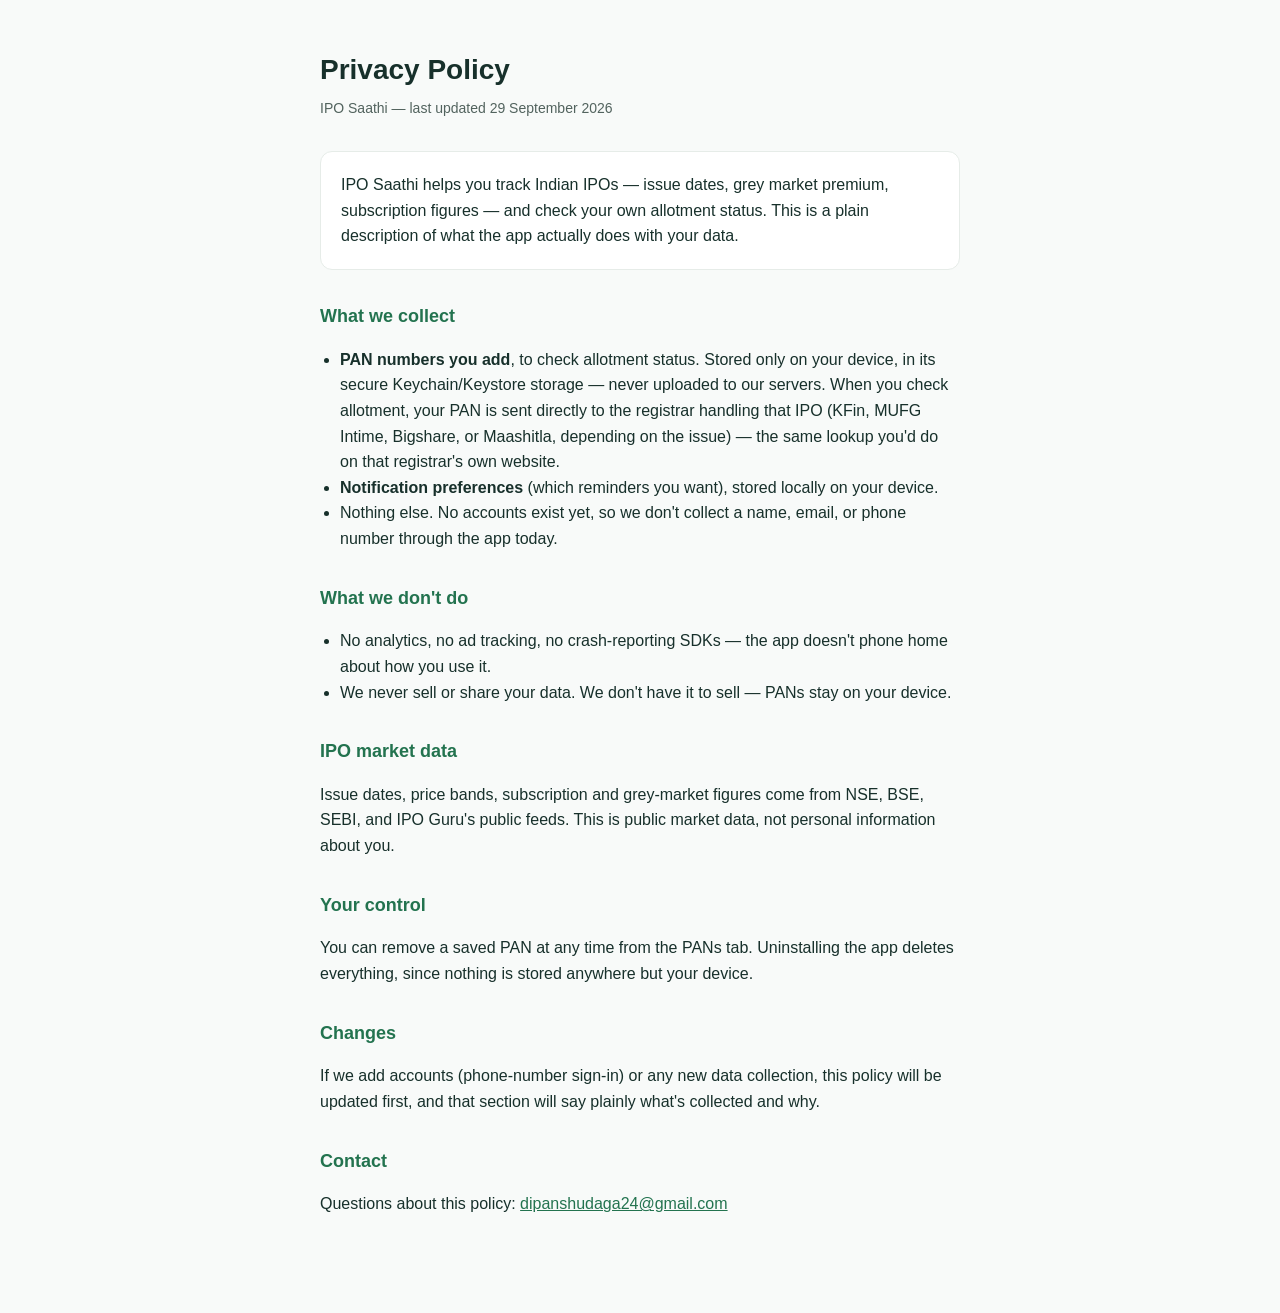
==== index.html @ 21577b19 "Add IPO Saathi privacy policy page" ====
<!doctype html>
<html lang="en">
<head>
<meta charset="utf-8" />
<meta name="viewport" content="width=device-width, initial-scale=1" />
<title>Privacy Policy — IPO Saathi</title>
<style>
  :root {
    --brand: #23734F;
    --ink: #17302B;
    --muted: #52635E;
    --bg: #F8FAF9;
    --card: #FFFFFF;
    --border: #E6ECE8;
  }
  * { box-sizing: border-box; }
  body {
    margin: 0;
    background: var(--bg);
    color: var(--ink);
    font-family: -apple-system, BlinkMacSystemFont, "Segoe UI", Roboto, Helvetica, Arial, sans-serif;
    line-height: 1.6;
  }
  main {
    max-width: 680px;
    margin: 0 auto;
    padding: 48px 20px 80px;
  }
  h1 {
    font-size: 28px;
    margin: 0 0 4px;
  }
  .updated {
    color: var(--muted);
    font-size: 14px;
    margin: 0 0 32px;
  }
  h2 {
    font-size: 18px;
    margin: 32px 0 12px;
    color: var(--brand);
  }
  p, li {
    font-size: 16px;
    color: var(--ink);
  }
  ul {
    padding-left: 20px;
  }
  a { color: var(--brand); }
  .intro {
    background: var(--card);
    border: 1px solid var(--border);
    border-radius: 12px;
    padding: 20px;
    margin-bottom: 8px;
  }
</style>
</head>
<body>
<main>
  <h1>Privacy Policy</h1>
  <p class="updated">IPO Saathi — last updated 29 September 2026</p>

  <p class="intro">IPO Saathi helps you track Indian IPOs — issue dates, grey market premium, subscription figures — and check your own allotment status. This is a plain description of what the app actually does with your data.</p>

  <h2>What we collect</h2>
  <ul>
    <li><strong>PAN numbers you add</strong>, to check allotment status. Stored only on your device, in its secure Keychain/Keystore storage — never uploaded to our servers. When you check allotment, your PAN is sent directly to the registrar handling that IPO (KFin, MUFG Intime, Bigshare, or Maashitla, depending on the issue) — the same lookup you'd do on that registrar's own website.</li>
    <li><strong>Notification preferences</strong> (which reminders you want), stored locally on your device.</li>
    <li>Nothing else. No accounts exist yet, so we don't collect a name, email, or phone number through the app today.</li>
  </ul>

  <h2>What we don't do</h2>
  <ul>
    <li>No analytics, no ad tracking, no crash-reporting SDKs — the app doesn't phone home about how you use it.</li>
    <li>We never sell or share your data. We don't have it to sell — PANs stay on your device.</li>
  </ul>

  <h2>IPO market data</h2>
  <p>Issue dates, price bands, subscription and grey-market figures come from NSE, BSE, SEBI, and IPO Guru's public feeds. This is public market data, not personal information about you.</p>

  <h2>Your control</h2>
  <p>You can remove a saved PAN at any time from the PANs tab. Uninstalling the app deletes everything, since nothing is stored anywhere but your device.</p>

  <h2>Changes</h2>
  <p>If we add accounts (phone-number sign-in) or any new data collection, this policy will be updated first, and that section will say plainly what's collected and why.</p>

  <h2>Contact</h2>
  <p>Questions about this policy: <a href="mailto:dipanshudaga24@gmail.com">dipanshudaga24@gmail.com</a></p>
</main>
</body>
</html>
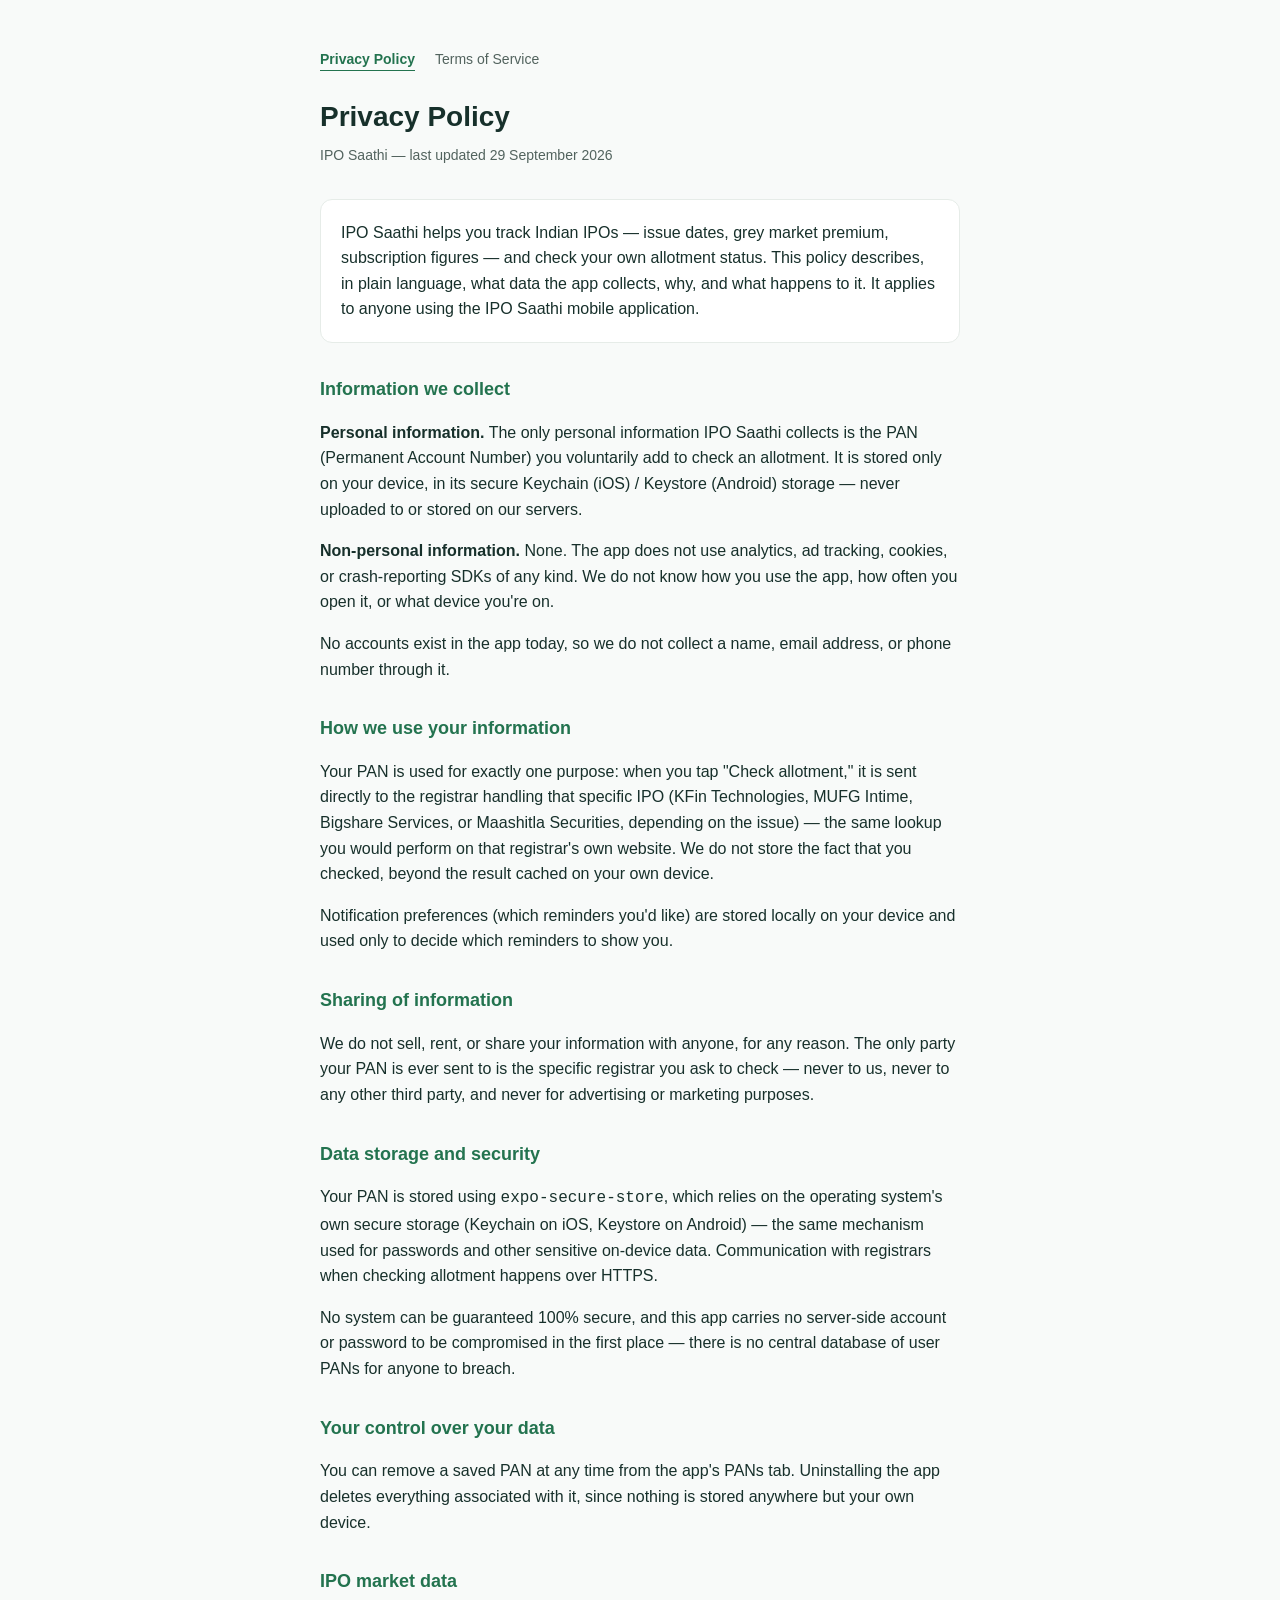
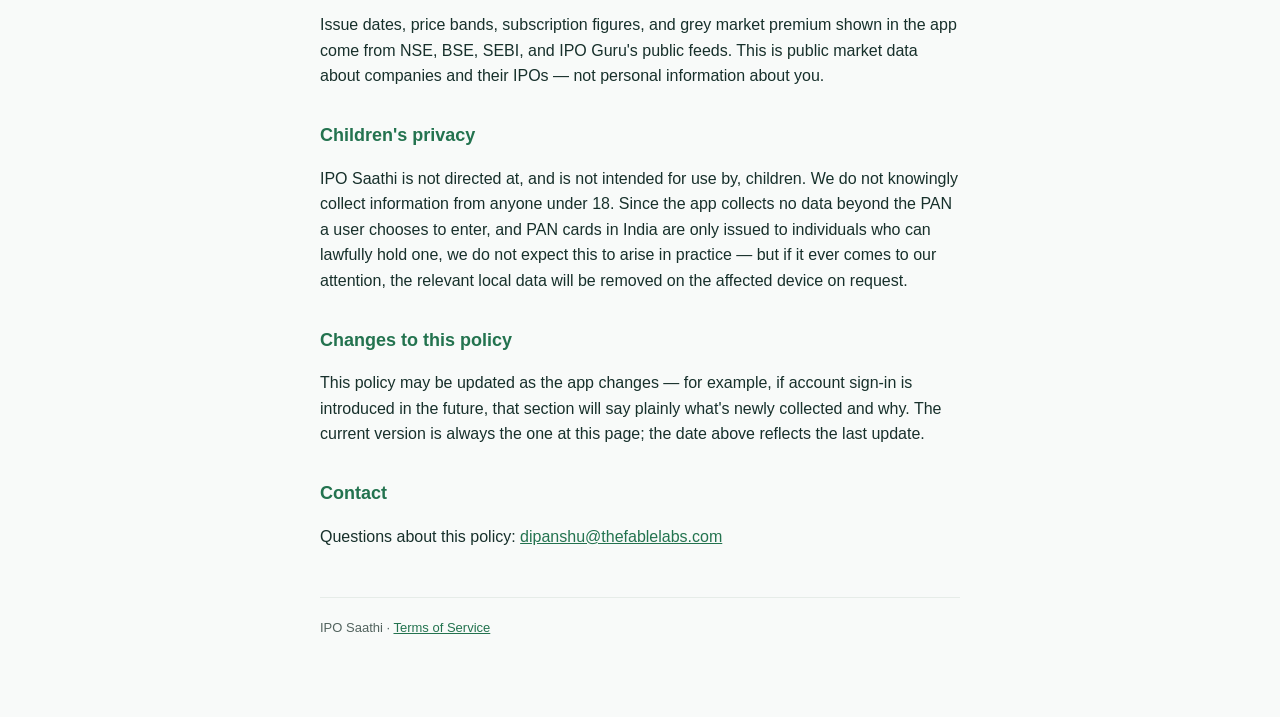
==== commit d286ae5b: "Expand privacy policy, add terms of service, update contact email" ====
--- a/index.html
+++ b/index.html
@@ -4,90 +4,52 @@
 <meta charset="utf-8" />
 <meta name="viewport" content="width=device-width, initial-scale=1" />
 <title>Privacy Policy — IPO Saathi</title>
-<style>
-  :root {
-    --brand: #23734F;
-    --ink: #17302B;
-    --muted: #52635E;
-    --bg: #F8FAF9;
-    --card: #FFFFFF;
-    --border: #E6ECE8;
-  }
-  * { box-sizing: border-box; }
-  body {
-    margin: 0;
-    background: var(--bg);
-    color: var(--ink);
-    font-family: -apple-system, BlinkMacSystemFont, "Segoe UI", Roboto, Helvetica, Arial, sans-serif;
-    line-height: 1.6;
-  }
-  main {
-    max-width: 680px;
-    margin: 0 auto;
-    padding: 48px 20px 80px;
-  }
-  h1 {
-    font-size: 28px;
-    margin: 0 0 4px;
-  }
-  .updated {
-    color: var(--muted);
-    font-size: 14px;
-    margin: 0 0 32px;
-  }
-  h2 {
-    font-size: 18px;
-    margin: 32px 0 12px;
-    color: var(--brand);
-  }
-  p, li {
-    font-size: 16px;
-    color: var(--ink);
-  }
-  ul {
-    padding-left: 20px;
-  }
-  a { color: var(--brand); }
-  .intro {
-    background: var(--card);
-    border: 1px solid var(--border);
-    border-radius: 12px;
-    padding: 20px;
-    margin-bottom: 8px;
-  }
-</style>
+<link rel="stylesheet" href="style.css" />
 </head>
 <body>
 <main>
+  <nav>
+    <a href="./" class="active">Privacy Policy</a>
+    <a href="terms-of-service/">Terms of Service</a>
+  </nav>
+
   <h1>Privacy Policy</h1>
   <p class="updated">IPO Saathi — last updated 29 September 2026</p>
 
-  <p class="intro">IPO Saathi helps you track Indian IPOs — issue dates, grey market premium, subscription figures — and check your own allotment status. This is a plain description of what the app actually does with your data.</p>
+  <p class="intro">IPO Saathi helps you track Indian IPOs — issue dates, grey market premium, subscription figures — and check your own allotment status. This policy describes, in plain language, what data the app collects, why, and what happens to it. It applies to anyone using the IPO Saathi mobile application.</p>
 
-  <h2>What we collect</h2>
-  <ul>
-    <li><strong>PAN numbers you add</strong>, to check allotment status. Stored only on your device, in its secure Keychain/Keystore storage — never uploaded to our servers. When you check allotment, your PAN is sent directly to the registrar handling that IPO (KFin, MUFG Intime, Bigshare, or Maashitla, depending on the issue) — the same lookup you'd do on that registrar's own website.</li>
-    <li><strong>Notification preferences</strong> (which reminders you want), stored locally on your device.</li>
-    <li>Nothing else. No accounts exist yet, so we don't collect a name, email, or phone number through the app today.</li>
-  </ul>
+  <h2>Information we collect</h2>
+  <p><strong>Personal information.</strong> The only personal information IPO Saathi collects is the PAN (Permanent Account Number) you voluntarily add to check an allotment. It is stored only on your device, in its secure Keychain (iOS) / Keystore (Android) storage — never uploaded to or stored on our servers.</p>
+  <p><strong>Non-personal information.</strong> None. The app does not use analytics, ad tracking, cookies, or crash-reporting SDKs of any kind. We do not know how you use the app, how often you open it, or what device you're on.</p>
+  <p>No accounts exist in the app today, so we do not collect a name, email address, or phone number through it.</p>
 
-  <h2>What we don't do</h2>
-  <ul>
-    <li>No analytics, no ad tracking, no crash-reporting SDKs — the app doesn't phone home about how you use it.</li>
-    <li>We never sell or share your data. We don't have it to sell — PANs stay on your device.</li>
-  </ul>
+  <h2>How we use your information</h2>
+  <p>Your PAN is used for exactly one purpose: when you tap "Check allotment," it is sent directly to the registrar handling that specific IPO (KFin Technologies, MUFG Intime, Bigshare Services, or Maashitla Securities, depending on the issue) — the same lookup you would perform on that registrar's own website. We do not store the fact that you checked, beyond the result cached on your own device.</p>
+  <p>Notification preferences (which reminders you'd like) are stored locally on your device and used only to decide which reminders to show you.</p>
+
+  <h2>Sharing of information</h2>
+  <p>We do not sell, rent, or share your information with anyone, for any reason. The only party your PAN is ever sent to is the specific registrar you ask to check — never to us, never to any other third party, and never for advertising or marketing purposes.</p>
+
+  <h2>Data storage and security</h2>
+  <p>Your PAN is stored using <code>expo-secure-store</code>, which relies on the operating system's own secure storage (Keychain on iOS, Keystore on Android) — the same mechanism used for passwords and other sensitive on-device data. Communication with registrars when checking allotment happens over HTTPS.</p>
+  <p>No system can be guaranteed 100% secure, and this app carries no server-side account or password to be compromised in the first place — there is no central database of user PANs for anyone to breach.</p>
+
+  <h2>Your control over your data</h2>
+  <p>You can remove a saved PAN at any time from the app's PANs tab. Uninstalling the app deletes everything associated with it, since nothing is stored anywhere but your own device.</p>
 
   <h2>IPO market data</h2>
-  <p>Issue dates, price bands, subscription and grey-market figures come from NSE, BSE, SEBI, and IPO Guru's public feeds. This is public market data, not personal information about you.</p>
+  <p>Issue dates, price bands, subscription figures, and grey market premium shown in the app come from NSE, BSE, SEBI, and IPO Guru's public feeds. This is public market data about companies and their IPOs — not personal information about you.</p>
 
-  <h2>Your control</h2>
-  <p>You can remove a saved PAN at any time from the PANs tab. Uninstalling the app deletes everything, since nothing is stored anywhere but your device.</p>
+  <h2>Children's privacy</h2>
+  <p>IPO Saathi is not directed at, and is not intended for use by, children. We do not knowingly collect information from anyone under 18. Since the app collects no data beyond the PAN a user chooses to enter, and PAN cards in India are only issued to individuals who can lawfully hold one, we do not expect this to arise in practice — but if it ever comes to our attention, the relevant local data will be removed on the affected device on request.</p>
 
-  <h2>Changes</h2>
-  <p>If we add accounts (phone-number sign-in) or any new data collection, this policy will be updated first, and that section will say plainly what's collected and why.</p>
+  <h2>Changes to this policy</h2>
+  <p>This policy may be updated as the app changes — for example, if account sign-in is introduced in the future, that section will say plainly what's newly collected and why. The current version is always the one at this page; the date above reflects the last update.</p>
 
   <h2>Contact</h2>
-  <p>Questions about this policy: <a href="mailto:dipanshudaga24@gmail.com">dipanshudaga24@gmail.com</a></p>
+  <p>Questions about this policy: <a href="mailto:dipanshu@thefablelabs.com">dipanshu@thefablelabs.com</a></p>
+
+  <footer>IPO Saathi · <a href="terms-of-service/">Terms of Service</a></footer>
 </main>
 </body>
 </html>
--- a/style.css
+++ b/style.css
@@ -0,0 +1,73 @@
+:root {
+  --brand: #23734F;
+  --ink: #17302B;
+  --muted: #52635E;
+  --bg: #F8FAF9;
+  --card: #FFFFFF;
+  --border: #E6ECE8;
+}
+* { box-sizing: border-box; }
+body {
+  margin: 0;
+  background: var(--bg);
+  color: var(--ink);
+  font-family: -apple-system, BlinkMacSystemFont, "Segoe UI", Roboto, Helvetica, Arial, sans-serif;
+  line-height: 1.6;
+}
+main {
+  max-width: 680px;
+  margin: 0 auto;
+  padding: 48px 20px 80px;
+}
+nav {
+  display: flex;
+  gap: 20px;
+  font-size: 14px;
+  margin-bottom: 24px;
+}
+nav a {
+  color: var(--muted);
+  text-decoration: none;
+  border-bottom: 1px solid transparent;
+}
+nav a.active {
+  color: var(--brand);
+  font-weight: 600;
+  border-bottom-color: var(--brand);
+}
+h1 {
+  font-size: 28px;
+  margin: 0 0 4px;
+}
+.updated {
+  color: var(--muted);
+  font-size: 14px;
+  margin: 0 0 32px;
+}
+h2 {
+  font-size: 18px;
+  margin: 32px 0 12px;
+  color: var(--brand);
+}
+p, li {
+  font-size: 16px;
+  color: var(--ink);
+}
+ul {
+  padding-left: 20px;
+}
+a { color: var(--brand); }
+.intro {
+  background: var(--card);
+  border: 1px solid var(--border);
+  border-radius: 12px;
+  padding: 20px;
+  margin-bottom: 8px;
+}
+footer {
+  margin-top: 48px;
+  padding-top: 20px;
+  border-top: 1px solid var(--border);
+  font-size: 13px;
+  color: var(--muted);
+}
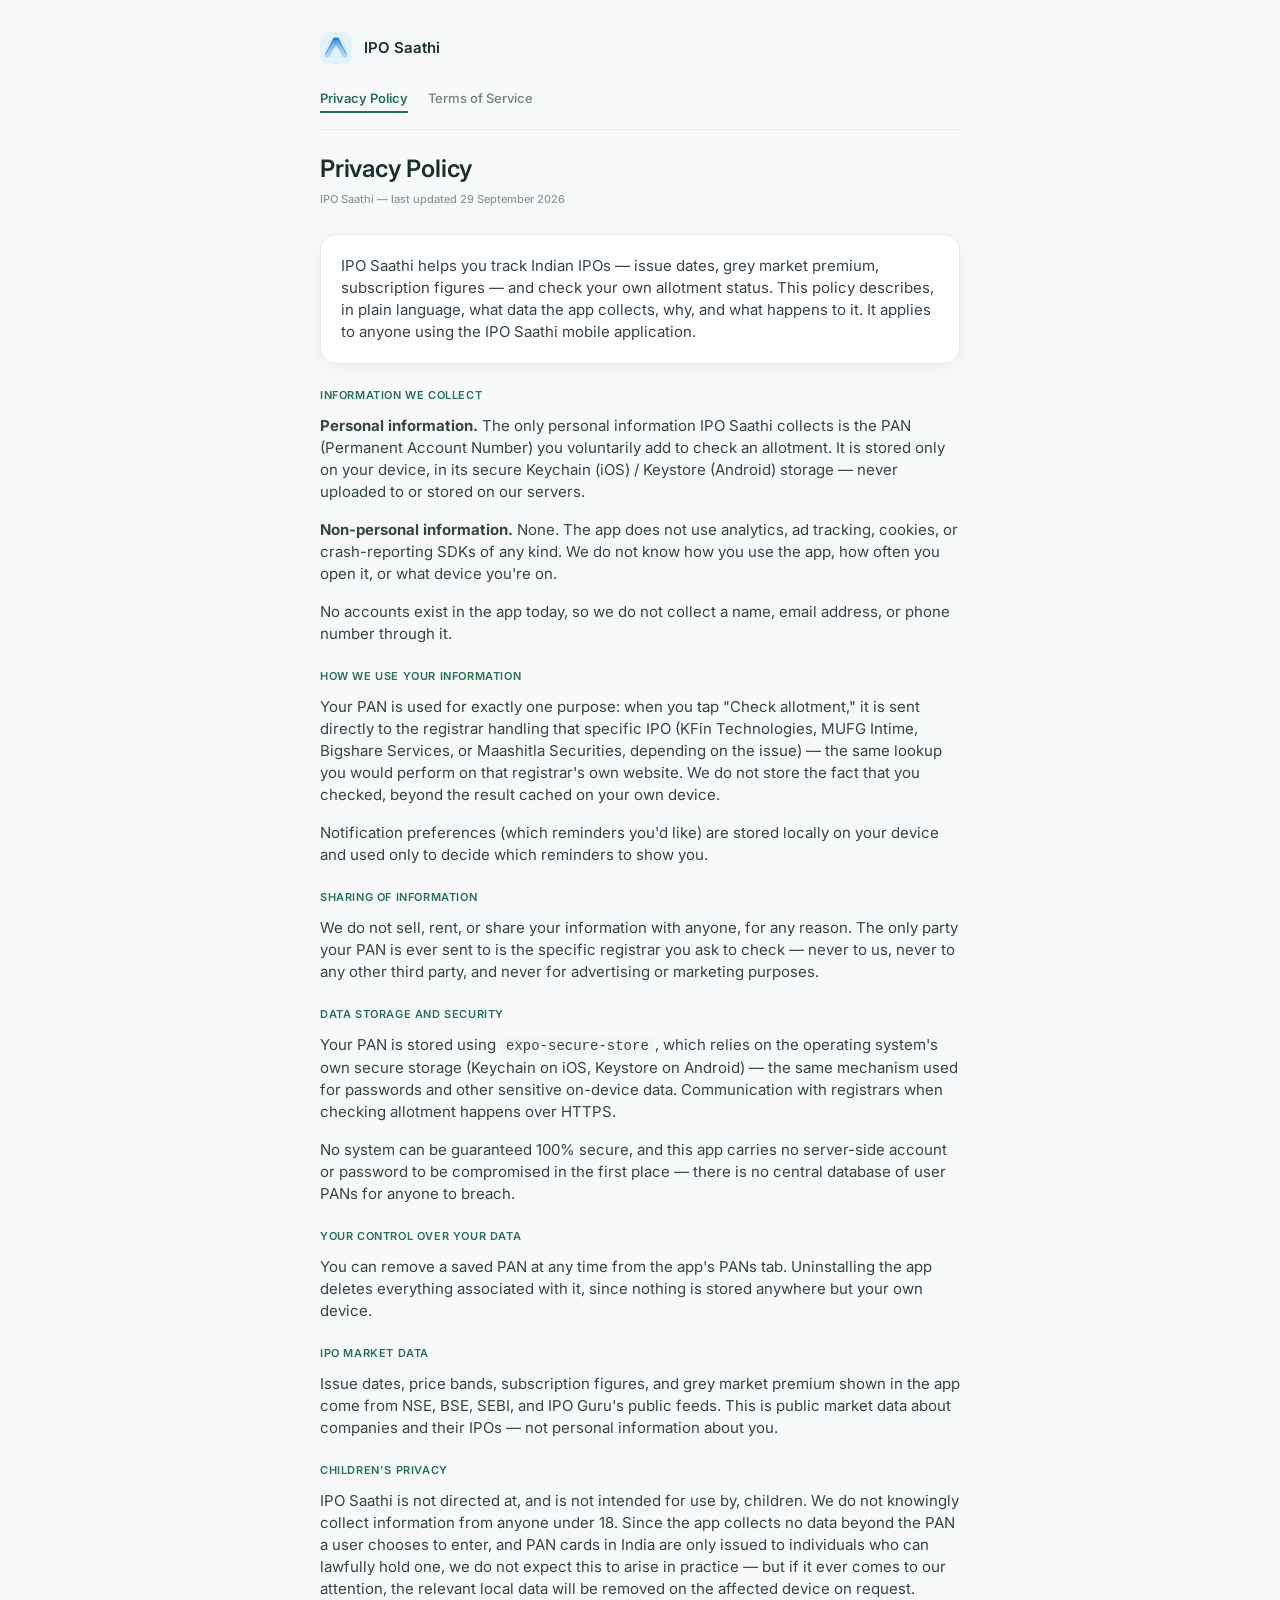
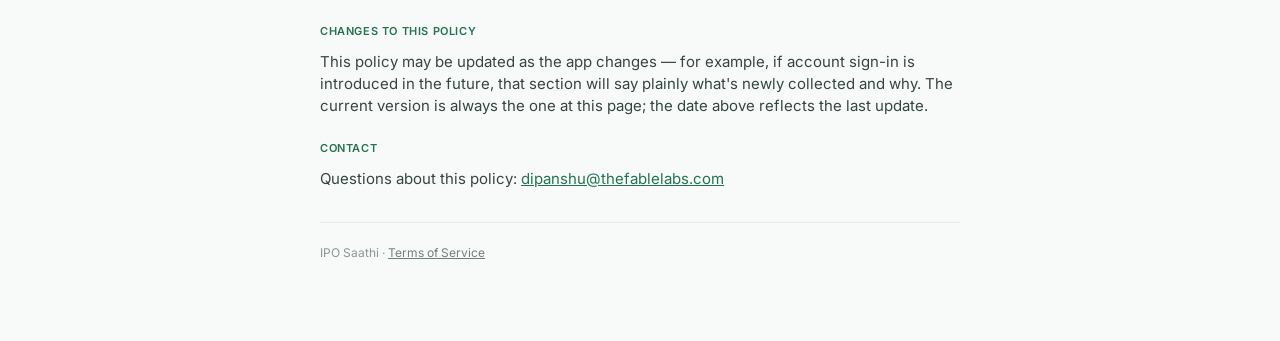
==== commit 299d7800: "Redesign legal pages to match the app's own design system" ====
--- a/index.html
+++ b/index.html
@@ -4,10 +4,15 @@
 <meta charset="utf-8" />
 <meta name="viewport" content="width=device-width, initial-scale=1" />
 <title>Privacy Policy — IPO Saathi</title>
+<link rel="preconnect" href="https://fonts.googleapis.com" />
+<link rel="preconnect" href="https://fonts.gstatic.com" crossorigin />
+<link href="https://fonts.googleapis.com/css2?family=Inter:wght@400;500;600&display=swap" rel="stylesheet" />
 <link rel="stylesheet" href="style.css" />
+<link rel="icon" href="icon.png" />
 </head>
 <body>
 <main>
+  <div class="brand"><img src="icon.png" alt="" /><span>IPO Saathi</span></div>
   <nav>
     <a href="./" class="active">Privacy Policy</a>
     <a href="terms-of-service/">Terms of Service</a>
--- a/style.css
+++ b/style.css
@@ -1,73 +1,152 @@
+/* Tokens copied from app/src/theme/tokens.ts — kept in sync by hand, this
+   page has no build step to import the real file from. */
 :root {
-  --brand: #23734F;
-  --ink: #17302B;
-  --muted: #52635E;
-  --bg: #F8FAF9;
-  --card: #FFFFFF;
-  --border: #E6ECE8;
+  --brand-900: #123B2D;
+  --brand-700: #23734F;
+  --brand-100: #E6F3EC;
+  --brand-50: #F2F9F5;
+  --neutral-950: #17302B;
+  --neutral-800: #344642;
+  --neutral-700: #52635E;
+  --neutral-600: #70807B;
+  --neutral-500: #8A9893;
+  --neutral-300: #D6DEDA;
+  --neutral-200: #E6ECE8;
+  --neutral-100: #F2F5F3;
+  --neutral-50: #F8FAF9;
+  --white: #FFFFFF;
+  --radius-lg: 16px;
+  --radius-pill: 999px;
+  --space-2: 8px;
+  --space-3: 12px;
+  --space-4: 16px;
+  --space-5: 20px;
+  --space-6: 24px;
+  --space-8: 32px;
 }
+
 * { box-sizing: border-box; }
+
 body {
   margin: 0;
-  background: var(--bg);
-  color: var(--ink);
-  font-family: -apple-system, BlinkMacSystemFont, "Segoe UI", Roboto, Helvetica, Arial, sans-serif;
+  background: var(--neutral-50);
+  color: var(--neutral-950);
+  font-family: 'Inter', -apple-system, BlinkMacSystemFont, "Segoe UI", Roboto, Helvetica, Arial, sans-serif;
   line-height: 1.6;
+  -webkit-font-smoothing: antialiased;
 }
+
 main {
   max-width: 680px;
   margin: 0 auto;
-  padding: 48px 20px 80px;
+  padding: var(--space-8) var(--space-5) 80px;
 }
+
+/* Brand lockup — same icon the app itself ships, so this page reads as
+   IPO Saathi's own, not a generic legal template. */
+.brand {
+  display: flex;
+  align-items: center;
+  gap: var(--space-3);
+  margin-bottom: var(--space-6);
+}
+.brand img {
+  width: 32px;
+  height: 32px;
+  border-radius: 8px;
+}
+.brand span {
+  font-size: 15px;
+  font-weight: 600;
+  color: var(--neutral-950);
+}
+
 nav {
   display: flex;
-  gap: 20px;
-  font-size: 14px;
-  margin-bottom: 24px;
+  gap: var(--space-5);
+  font-size: 13px;
+  margin-bottom: var(--space-6);
+  border-bottom: 1px solid var(--neutral-200);
+  padding-bottom: var(--space-4);
 }
 nav a {
-  color: var(--muted);
+  color: var(--neutral-600);
   text-decoration: none;
-  border-bottom: 1px solid transparent;
+  font-weight: 500;
+  padding-bottom: 2px;
 }
 nav a.active {
-  color: var(--brand);
+  color: var(--brand-700);
   font-weight: 600;
-  border-bottom-color: var(--brand);
+  border-bottom: 2px solid var(--brand-700);
 }
+
+/* Matches app/src/theme/tokens.ts typography.h1 (24/30, Inter 600) */
 h1 {
-  font-size: 28px;
+  font-size: 24px;
+  line-height: 30px;
+  font-weight: 600;
   margin: 0 0 4px;
+  letter-spacing: -0.2px;
 }
+
+/* typography.caption */
 .updated {
-  color: var(--muted);
+  color: var(--neutral-500);
+  font-size: 11px;
+  font-weight: 500;
+  margin: 0 0 var(--space-6);
+}
+
+/* typography.label, uppercase — same group-label treatment used in the
+   app's own FilterSortSheet component */
+h2 {
+  font-size: 11px;
+  line-height: 15px;
+  font-weight: 600;
+  text-transform: uppercase;
+  letter-spacing: 0.6px;
+  color: var(--brand-700);
+  margin: var(--space-6) 0 var(--space-3);
+}
+
+/* typography.bodyLg — same size the app uses for the IPO description
+   paragraph on the detail screen */
+p, li {
+  font-size: 15px;
+  line-height: 22px;
+  color: var(--neutral-800);
+  margin: 0 0 var(--space-4);
+}
+
+ul { padding-left: 20px; margin: 0 0 var(--space-4); }
+li { margin-bottom: var(--space-2); }
+
+a { color: var(--brand-700); }
+
+code {
+  background: var(--neutral-100);
+  border-radius: 4px;
+  padding: 1px 6px;
   font-size: 14px;
-  margin: 0 0 32px;
 }
-h2 {
-  font-size: 18px;
-  margin: 32px 0 12px;
-  color: var(--brand);
+
+/* Same card surface as the app: white, neutral-200 border, radius.lg,
+   a soft brand-tinted shadow (shadow.card in tokens.ts). */
+.intro {
+  background: var(--white);
+  border: 1px solid var(--neutral-200);
+  border-radius: var(--radius-lg);
+  padding: var(--space-5);
+  margin: 0 0 var(--space-2);
+  box-shadow: 0 4px 18px rgba(18, 59, 45, 0.06);
 }
-p, li {
-  font-size: 16px;
-  color: var(--ink);
+
+footer {
+  margin-top: var(--space-8);
+  padding-top: var(--space-5);
+  border-top: 1px solid var(--neutral-200);
+  font-size: 12px;
+  color: var(--neutral-500);
 }
-ul {
-  padding-left: 20px;
-}
-a { color: var(--brand); }
-.intro {
-  background: var(--card);
-  border: 1px solid var(--border);
-  border-radius: 12px;
-  padding: 20px;
-  margin-bottom: 8px;
-}
-footer {
-  margin-top: 48px;
-  padding-top: 20px;
-  border-top: 1px solid var(--border);
-  font-size: 13px;
-  color: var(--muted);
-}
+footer a { color: var(--neutral-600); }
